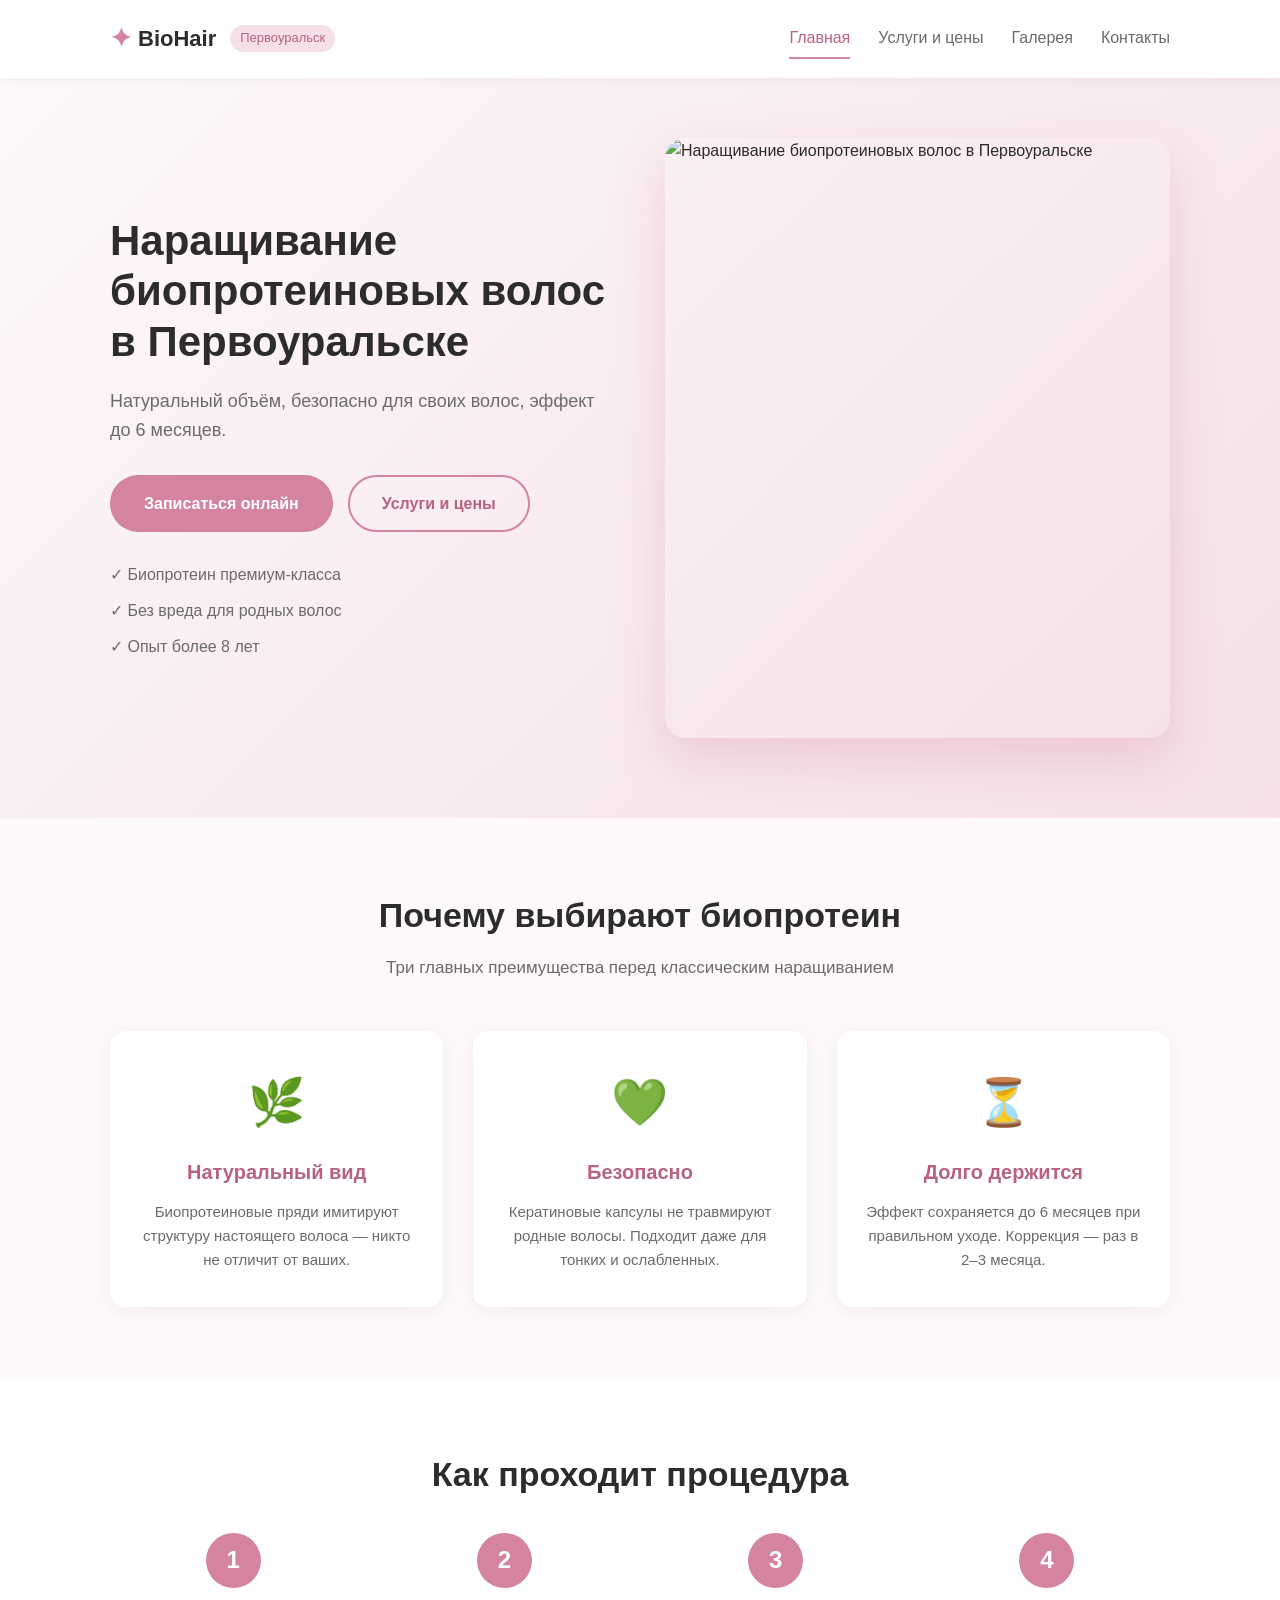
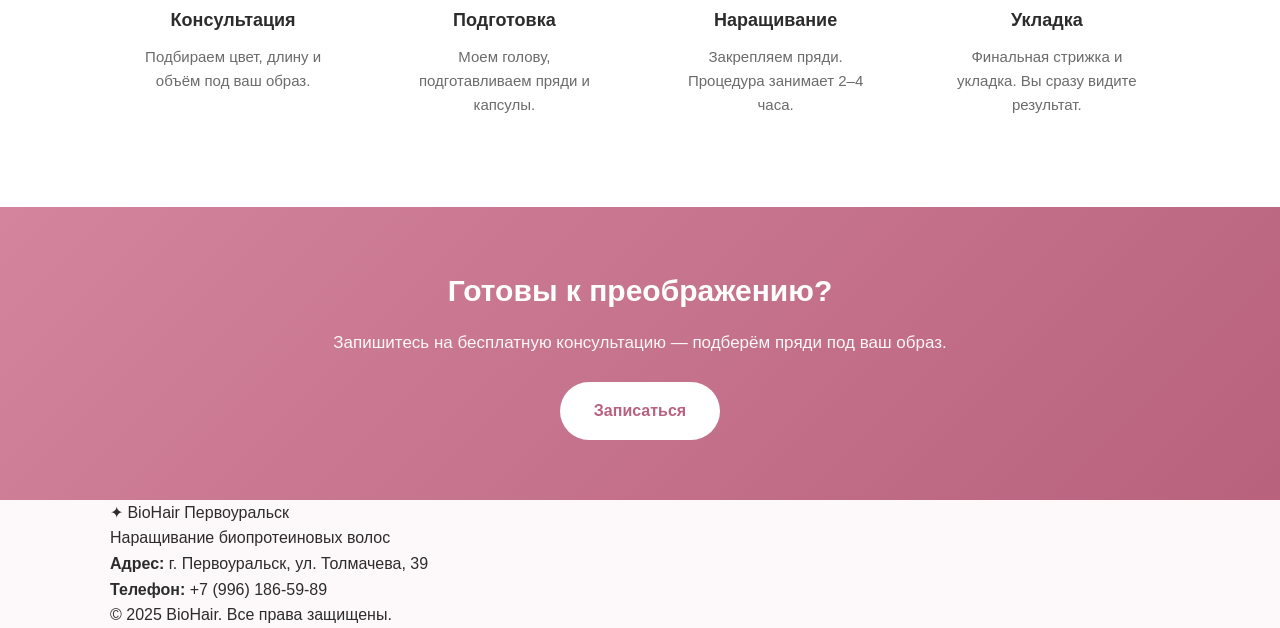
==== index.html @ 7ed39036 "Add files via upload" ====
<!DOCTYPE html>
<html lang="ru">
<head>
    <meta charset="UTF-8">
    <meta name="viewport" content="width=device-width, initial-scale=1.0">
    <title>Наращивание биопротеиновых волос в Первоуральске | BioHair</title>
    <meta name="description" content="Профессиональное наращивание биопротеиновых волос в Первоуральске. Натуральный вид, безопасно для своих волос. Запись онлайн.">
    <link rel="stylesheet" href="style.css">
</head>
<body>

<header class="header">
    <div class="container header-inner">
        <a href="index.html" class="logo">
            <span class="logo-icon">✦</span> BioHair<span class="logo-city">Первоуральск</span>
        </a>
        <button class="burger" id="burger" aria-label="Меню">☰</button>
        <nav class="nav" id="nav">
            <a href="index.html" class="active">Главная</a>
            <a href="services.html">Услуги и цены</a>
            <a href="gallery.html">Галерея</a>
            <a href="contacts.html">Контакты</a>
        </nav>
    </div>
</header>

<section class="hero">
    <div class="container hero-inner">
        <div class="hero-text">
            <h1>Наращивание биопротеиновых волос в Первоуральске</h1>
            <p class="hero-sub">Натуральный объём, безопасно для своих волос, эффект до 6 месяцев.</p>
            <div class="hero-buttons">
                <a href="contacts.html" class="btn btn-primary">Записаться онлайн</a>
                <a href="services.html" class="btn btn-outline">Услуги и цены</a>
            </div>
            <ul class="hero-features">
                <li>✓ Биопротеин премиум-класса</li>
                <li>✓ Без вреда для родных волос</li>
                <li>✓ Опыт более 8 лет</li>
            </ul>
        </div>
        <div class="hero-image">
            <img src="images/hero.jpg" alt="Наращивание биопротеиновых волос в Первоуральске">
</div>
    </div>
</section>

<section class="section">
    <div class="container">
        <h2 class="section-title">Почему выбирают биопротеин</h2>
        <p class="section-sub">Три главных преимущества перед классическим наращиванием</p>
        <div class="cards">
            <div class="card">
                <div class="card-icon">🌿</div>
                <h3>Натуральный вид</h3>
                <p>Биопротеиновые пряди имитируют структуру настоящего волоса — никто не отличит от ваших.</p>
            </div>
            <div class="card">
                <div class="card-icon">💚</div>
                <h3>Безопасно</h3>
                <p>Кератиновые капсулы не травмируют родные волосы. Подходит даже для тонких и ослабленных.</p>
            </div>
            <div class="card">
                <div class="card-icon">⏳</div>
                <h3>Долго держится</h3>
                <p>Эффект сохраняется до 6 месяцев при правильном уходе. Коррекция — раз в 2–3 месяца.</p>
            </div>
        </div>
    </div>
</section>

<section class="section section-alt">
    <div class="container">
        <h2 class="section-title">Как проходит процедура</h2>
        <div class="steps">
            <div class="step">
                <div class="step-num">1</div>
                <h3>Консультация</h3>
                <p>Подбираем цвет, длину и объём под ваш образ.</p>
            </div>
            <div class="step">
                <div class="step-num">2</div>
                <h3>Подготовка</h3>
                <p>Моем голову, подготавливаем пряди и капсулы.</p>
            </div>
            <div class="step">
                <div class="step-num">3</div>
                <h3>Наращивание</h3>
                <p>Закрепляем пряди. Процедура занимает 2–4 часа.</p>
            </div>
            <div class="step">
                <div class="step-num">4</div>
                <h3>Укладка</h3>
                <p>Финальная стрижка и укладка. Вы сразу видите результат.</p>
            </div>
        </div>
    </div>
</section>

<section class="cta">
    <div class="container cta-inner">
        <h2>Готовы к преображению?</h2>
        <p>Запишитесь на бесплатную консультацию — подберём пряди под ваш образ.</p>
        <a href="contacts.html" class="btn btn-primary">Записаться</a>
    </div>
</section>

<footer class="footer">
    <div class="container footer-inner">
        <div>
            <p class="footer-logo">✦ BioHair Первоуральск</p>
            <p>Наращивание биопротеиновых волос</p>
        </div>
        <div>
            <p><strong>Адрес:</strong> г. Первоуральск, ул. Толмачева, 39</p>
            <p><strong>Телефон:</strong> <a href="tel:+79961865989">+7 (996) 186-59-89</a></p>
        </div>
        <div>
            <p>© 2025 BioHair. Все права защищены.</p>
        </div>
    </div>
</footer>

<script src="script.js"></script>
</body>
</html>
---- style.css ----
/* ===== Сброс и база ===== */
* {
    margin: 0;
    padding: 0;
    box-sizing: border-box;
}

:root {
    --pink: #d4849c;
    --pink-dark: #b8627e;
    --pink-light: #f5e0e8;
    --dark: #2c2c2c;
    --gray: #6b6b6b;
    --bg: #fdf8fa;
    --white: #ffffff;
}

body {
    font-family: 'Segoe UI', Arial, sans-serif;
    background: var(--bg);
    color: var(--dark);
    line-height: 1.6;
}

a {
    color: inherit;
    text-decoration: none;
}

img {
    max-width: 100%;
    display: block;
}

.container {
    max-width: 1100px;
    margin: 0 auto;
    padding: 0 20px;
}

/* ===== Кнопки ===== */
.btn {
    display: inline-block;
    padding: 14px 32px;
    border-radius: 50px;
    font-size: 16px;
    font-weight: 600;
    cursor: pointer;
    transition: all 0.3s;
    border: 2px solid transparent;
    text-align: center;
}

.btn-primary {
    background: var(--pink);
    color: white;
}

.btn-primary:hover {
    background: var(--pink-dark);
    transform: translateY(-2px);
    box-shadow: 0 6px 16px rgba(212, 132, 156, 0.4);
}

.btn-outline {
    background: transparent;
    color: var(--pink-dark);
    border: 2px solid var(--pink);
}

.btn-outline:hover {
    background: var(--pink);
    color: white;
}

.btn-small {
    padding: 10px 22px;
    font-size: 15px;
    width: 100%;
}

/* ===== Шапка ===== */
.header {
    background: white;
    box-shadow: 0 2px 10px rgba(0, 0, 0, 0.05);
    position: sticky;
    top: 0;
    z-index: 100;
}

.header-inner {
    display: flex;
    justify-content: space-between;
    align-items: center;
    padding: 18px 20px;
}

.logo {
    font-size: 22px;
    font-weight: 700;
    color: var(--dark);
    display: flex;
    align-items: center;
    gap: 6px;
}

.logo-icon {
    color: var(--pink);
    font-size: 26px;
}

.logo-city {
    font-size: 13px;
    color: var(--pink-dark);
    font-weight: 400;
    background: var(--pink-light);
    padding: 3px 10px;
    border-radius: 20px;
    margin-left: 8px;
}

.nav {
    display: flex;
    gap: 28px;
}

.nav a {
    font-weight: 500;
    color: var(--gray);
    transition: color 0.3s;
    padding: 6px 0;
    border-bottom: 2px solid transparent;
}

.nav a:hover,
.nav a.active {
    color: var(--pink-dark);
    border-bottom-color: var(--pink);
}

.burger {
    display: none;
    background: none;
    border: none;
    font-size: 28px;
    cursor: pointer;
    color: var(--dark);
}

/* ===== Hero ===== */
.hero {
    padding: 60px 0 80px;
    background: linear-gradient(135deg, #fdf8fa 0%, #f5e0e8 100%);
}

.hero-inner {
    display: grid;
    grid-template-columns: 1fr 1fr;
    gap: 50px;
    align-items: center;
}

.hero h1 {
    font-size: 42px;
    line-height: 1.2;
    margin-bottom: 20px;
    color: var(--dark);
}

.hero-sub {
    font-size: 18px;
    color: var(--gray);
    margin-bottom: 30px;
}

.hero-buttons {
    display: flex;
    gap: 15px;
    flex-wrap: wrap;
    margin-bottom: 30px;
}

.hero-features {
    list-style: none;
    display: flex;
    flex-direction: column;
    gap: 10px;
    color: var(--gray);
}

.hero-features li {
    font-size: 16px;
}

.hero-image img {
    border-radius: 20px;
    box-shadow: 0 20px 50px rgba(212, 132, 156, 0.3);
    width: 100%;
    height: 600px;
    object-fit: cover;
}

/* ===== Секции ===== */
.section {
    padding: 70px 0;
}

.section-alt {
    background: white;
}

.section-title {
    font-size: 34px;
    text-align: center;
    margin-bottom: 12px;
    color: var(--dark);
}

.section-sub {
    text-align: center;
    color: var(--gray);
    margin-bottom: 50px;
    font-size: 17px;
}

/* ===== Карточки преимуществ ===== */
.cards {
    display: grid;
    grid-template-columns: repeat(3, 1fr);
    gap: 30px;
}

.card {
    background: white;
    padding: 35px 25px;
    border-radius: 16px;
    text-align: center;
    box-shadow: 0 4px 20px rgba(0, 0, 0, 0.06);
    transition: transform 0.3s, box-shadow 0.3s;
}

.card:hover {
    transform: translateY(-6px);
    box-shadow: 0 12px 30px rgba(212, 132, 156, 0.25);
}

.card-icon {
    font-size: 46px;
    margin-bottom: 16px;
}

.card h3 {
    font-size: 20px;
    margin-bottom: 12px;
    color: var(--pink-dark);
}

.card p {
    color: var(--gray);
    font-size: 15px;
}

/* ===== Шаги ===== */
.steps {
    display: grid;
    grid-template-columns: repeat(4, 1fr);
    gap: 25px;
}

.step {
    text-align: center;
    padding: 20px;
}

.step-num {
    width: 55px;
    height: 55px;
    background: var(--pink);
    color: white;
    border-radius: 50%;
    display: flex;
    align-items: center;
    justify-content: center;
    font-size: 24px;
    font-weight: 700;
    margin: 0 auto 18px;
}

.step h3 {
    margin-bottom: 10px;
    font-size: 18px;
}

.step p {
    color: var(--gray);
    font-size: 15px;
}

/* ===== CTA ===== */
.cta {
    background: linear-gradient(135deg, var(--pink) 0%, var(--pink-dark) 100%);
    color: white;
    padding: 60px 0;
    text-align: center;
}

.cta h2 {
    font-size: 30px;
    margin-bottom: 14px;
}

.cta p {
    font-size: 17px;
    margin-bottom: 26px;
    opacity: 0.95;
}

.cta .btn-primary {
    background: white;
    color: var(--pink-dark);
}

.cta .btn-primary:hover {
    background: #f0f0f0;
}

/* ===== Страница-заголовок ===== */
.page-hero {
    background: linear-gradient(135deg, #f5e0e8 0%, #fdf8fa 100%);
    padding: 70px 0 50px;
    text-align: center;
}

.page-hero h1 {
    font-size: 40px;
    margin-bottom: 10px;
}

.page-hero p {
    color: var(--gray);
    font-size: 17px;
}

/* ===== Услуги ===== */
.price-grid {
    display: grid;
    grid-template-columns: repeat(3, 1fr);
    gap: 28px;
}

.price-card {
    background: white;
    padding: 30px 25px;
    border-radius: 16px;
    border: 2px solid #f0e0e6;
    position: relative;
    transition: transform 0.3s, border-color 0.3s;
    display: flex;
    flex-direction: column;
}

.price-card:hover {
    transform: translateY(-5px);
    border-color: var(--pink);
}

.price-card.featured {
    border-color: var(--pink);
    background: linear-gradient(180deg, #fff 0%, #fdf0f5 100%);
}

.badge {
    position: absolute;
    top: -12px;
    right: 20px;
    background: var(--pink);
    color: white;
    padding: 4px 14px;
    border-radius: 20px;
    font-size: 13px;
    font-weight: 600;
}

.price-card h3 {
    font-size: 19px;
    margin-bottom: 14px;
    color: var(--dark);
}

.price {
    font-size: 28px;
    font-weight: 700;
    color: var(--pink-dark);
    margin-bottom: 18px;
}

.price-card ul {
    list-style: none;
    margin-bottom: 24px;
    flex-grow: 1;
}

.price-card li {
    padding: 7px 0;
    color: var(--gray);
    font-size: 15px;
    border-bottom: 1px solid #f5f5f5;
}

.price-card li::before {
    content: "✓ ";
    color: var(--pink);
    font-weight: 700;
}

/* ===== Галерея ===== */
.gallery {
    display: grid;
    grid-template-columns: repeat(3, 1fr);
    gap: 22px;
}

.gallery-item {
    position: relative;
    border-radius: 14px;
    overflow: hidden;
    box-shadow: 0 4px 16px rgba(0, 0, 0, 0.08);
    transition: transform 0.3s;
}

.gallery-item:hover {
    transform: scale(1.03);
}

.gallery-item img {
    width: 100%;
    height: 320px;
    object-fit: cover;
}

.gallery-caption {
    position: absolute;
    bottom: 0;
    left: 0;
    right: 0;
    background: linear-gradient(transparent, rgba(0, 0, 0, 0.75));
    color: white;
    padding: 30px 15px 15px;
    font-size: 15px;
    font-weight: 500;
}

/* ===== Контакты ===== */
.contacts-grid {
    display: grid;
    grid-template-columns: 1fr 1fr;
    gap: 50px;
}

.contact-info h2,
.contact-form h2 {
    font-size: 26px;
    margin-bottom: 24px;
    color: var(--dark);
}

.contact-item {
    display: flex;
    gap: 16px;
    margin-bottom: 24px;
    align-items: flex-start;
}

.contact-icon {
    font-size: 26px;
    min-width: 40px;
}

.contact-item strong {
    display: block;
    margin-bottom: 4px;
    color: var(--dark);
}

.contact-item p {
    color: var(--gray);
}

.contact-item a {
    color: var(--pink-dark);
    font-weight: 500;
}

.contact-item a:hover {
    text-decoration: underline;
}

/* ===== Форма ===== */
.contact-form form {
    background: white;
    padding: 30px;
    border-radius: 16px;
    box-shadow: 0 4px 20px rgba(0, 0, 0, 0.06);
}

.contact-form label {
    display: block;
    margin-bottom: 6px;
    font-weight: 500;
    font-size: 15px;
    color: var(--dark);
}

.contact-form input,
.contact-form select,
.contact-form textarea {
    width: 100%;
    padding: 12px 14px;
    margin-bottom: 18px;
    border: 2px solid #e8e8e8;
    border-radius: 10px;
    font-size: 16px;
    font-family: inherit;
    transition: border-color 0.3s;
    background: #fafafa;
}

.contact-form input:focus,
.contact-form
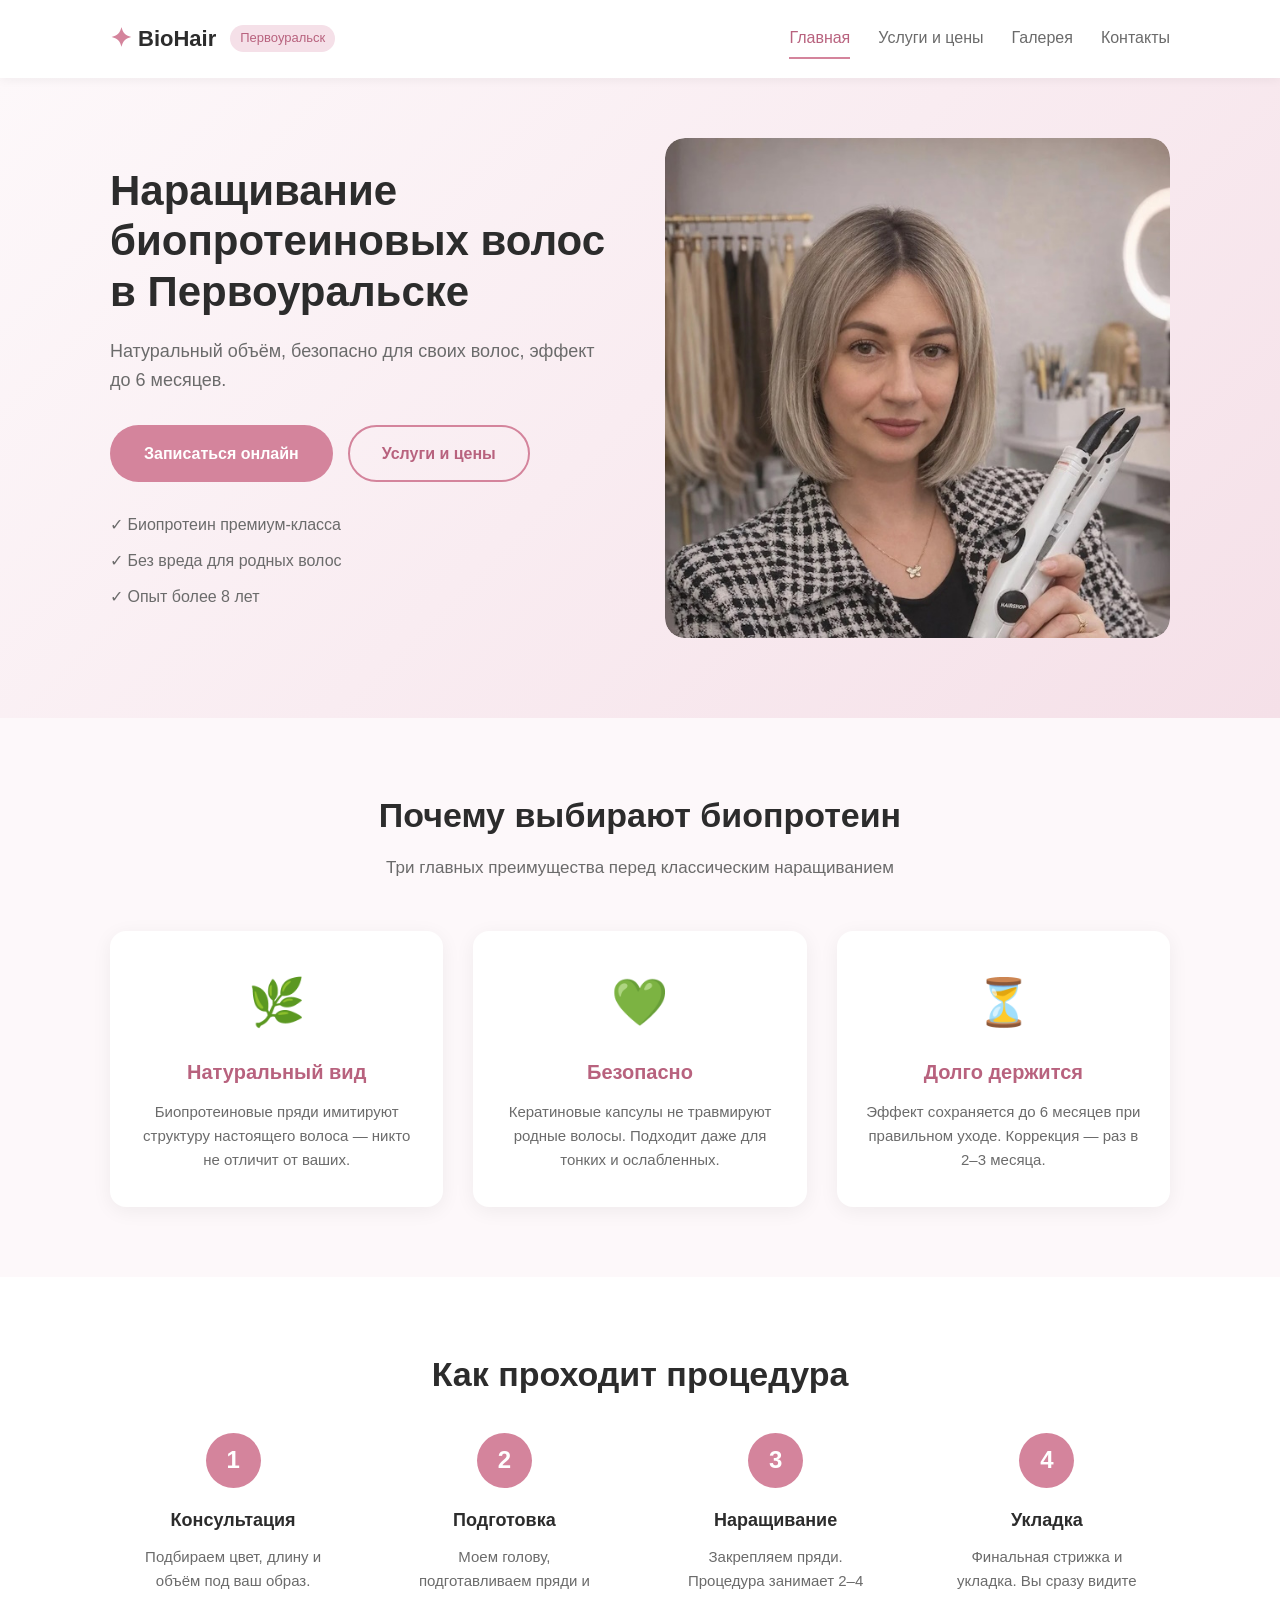
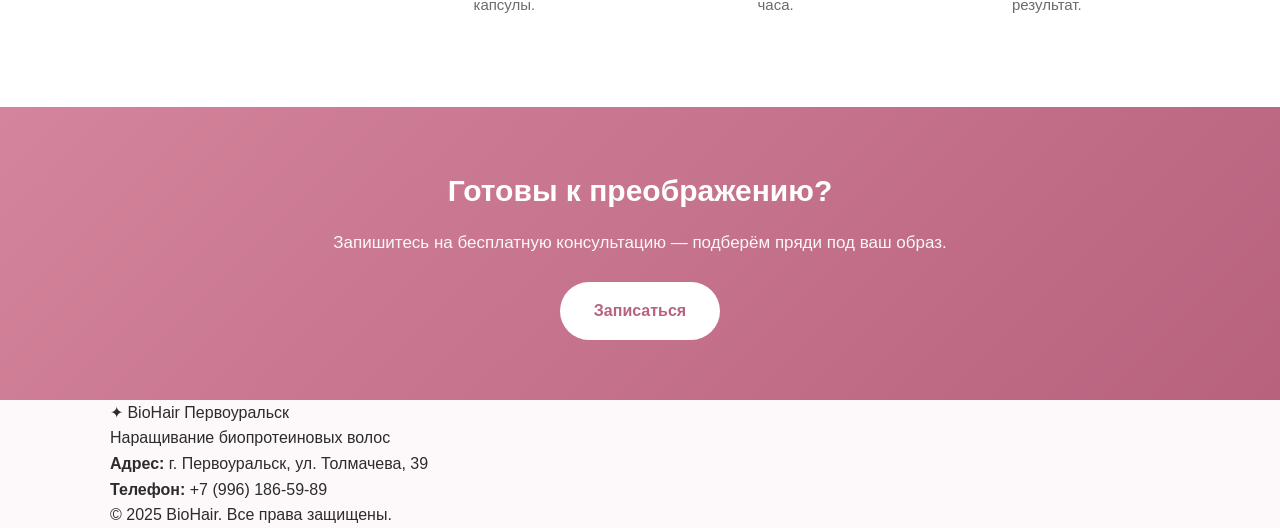
==== commit b8c375c9: "Update index.html" ====
--- a/index.html
+++ b/index.html
@@ -40,7 +40,7 @@
             </ul>
         </div>
         <div class="hero-image">
-            <img src="images/hero.jpg" alt="Наращивание биопротеиновых волос в Первоуральске">
+            <img src="images/hero1.jpg" alt="Наращивание биопротеиновых волос в Первоуральске">
 </div>
     </div>
 </section>
@@ -123,4 +123,4 @@
 
 <script src="script.js"></script>
 </body>
-</html>+</html>
--- a/style.css
+++ b/style.css
@@ -192,12 +192,20 @@
     font-size: 16px;
 }
 
+.hero-image {
+    width: 100%;
+    border-radius: 20px;
+    overflow: hidden;
+}
+
 .hero-image img {
+    width: 100%;
+    max-width: 100%;
+    height: 500px;
+    object-fit: cover;
+    object-position: center top;
+    display: block;
     border-radius: 20px;
-    box-shadow: 0 20px 50px rgba(212, 132, 156, 0.3);
-    width: 100%;
-    height: 600px;
-    object-fit: cover;
 }
 
 /* ===== Секции ===== */
@@ -526,4 +534,305 @@
 }
 
 .contact-form input:focus,
-.contact-form+.contact-form
+/* ===================== ПЛАНШЕТЫ (до 1024px) ===================== */
+@media (max-width: 1024px) {
+    .hero h1 {
+        font-size: 34px;
+    }
+
+    .cards {
+        grid-template-columns: repeat(2, 1fr);
+    }
+
+    .steps {
+        grid-template-columns: repeat(2, 1fr);
+    }
+
+    .price-grid {
+        grid-template-columns: repeat(2, 1fr);
+    }
+
+    .gallery {
+        grid-template-columns: repeat(2, 1fr);
+    }
+}
+
+/* ===================== ТЕЛЕФОНЫ (до 768px) ===================== */
+@media (max-width: 768px) {
+
+    /* --- Отступы --- */
+    .container {
+        padding: 0 16px;
+    }
+
+    .section {
+        padding: 45px 0;
+    }
+
+    /* --- Шапка и меню --- */
+    .header-inner {
+        padding: 14px 16px;
+        flex-wrap: wrap;
+    }
+
+    .burger {
+        display: block;      /* показываем кнопку-гамбургер */
+        order: 2;
+    }
+
+    .nav {
+        display: none;        /* прячем меню */
+        flex-direction: column;
+        width: 100%;
+        gap: 0;
+        margin-top: 14px;
+        order: 3;
+    }
+
+    .nav.open {
+        display: flex;        /* показываем при клике */
+    }
+
+    .nav a {
+        padding: 14px 0;
+        border-bottom: 1px solid #eee;
+        font-size: 16px;
+    }
+
+    .logo {
+        font-size: 19px;
+    }
+
+    .logo-city {
+        font-size: 11px;
+        padding: 2px 8px;
+    }
+
+    /* --- Hero --- */
+    .hero {
+        padding: 40px 0 50px;
+    }
+
+    .hero-inner {
+        grid-template-columns: 1fr;   /* одна колонка */
+        gap: 30px;
+    }
+
+    .hero h1 {
+        font-size: 28px;
+    }
+
+    .hero-sub {
+        font-size: 16px;
+    }
+
+    .hero-buttons {
+        flex-direction: column;
+    }
+
+    .hero-buttons .btn {
+        width: 100%;
+    }
+
+    .hero-image img {
+    height: 260px;         /* на телефоне — невысокая */
+        border-radius: 14px;
+    }
+
+    /* --- Заголовки секций --- */
+    .section-title {
+        font-size: 26px;
+    }
+
+    .section-sub {
+        font-size: 15px;
+        margin-bottom: 30px;
+    }
+
+    /* --- Карточки, шаги, цены, галерея — в одну колонку --- */
+    .cards,
+    .steps,
+    .price-grid,
+    .gallery {
+        grid-template-columns: 1fr;
+    }
+
+    .card {
+        padding: 25px 20px;
+    }
+
+    /* --- CTA --- */
+    .cta {
+        padding: 40px 0;
+    }
+
+    .cta h2 {
+        font-size: 24px;
+    }
+
+    /* --- Страница-заголовок --- */
+    .page-hero {
+        padding: 50px 0 35px;
+    }
+
+    .page-hero h1 {
+        font-size: 30px;
+    }
+
+    /* --- Контакты --- */
+    .contacts-grid {
+        grid-template-columns: 1fr;
+        gap: 35px;
+    }
+
+    .contact-form form {
+        padding: 22px;
+    }
+
+    /* --- Галерея --- */
+    .gallery-item img {
+        height: 260px;
+    }
+}
+
+/* ===================== МАЛЕНЬКИЕ ТЕЛЕФОНЫ (до 480px) ===================== */
+@media (max-width: 480px) {
+
+    .hero h1 {
+        font-size: 24px;
+    }
+
+    .hero-sub {
+        font-size: 15px;
+    }
+
+    .hero-image img {
+        height: 240px;
+    }
+
+    .section-title {
+        font-size: 22px;
+    }
+
+    .page-hero h1 {
+        font-size: 26px;
+    }
+
+    .price {
+        font-size: 24px;
+    }
+
+    .gallery-item img {
+        height: 220px;
+    }
+
+    .cta h2 {
+        font-size: 20px;
+    }
+
+    .cta p {
+        font-size: 15px;
+    }
+}
+/* ===================== ПЛАНШЕТЫ (до 1024px) ===================== */
+@media (max-width: 1024px) {
+    .hero h1 { font-size: 34px; }
+    .cards,
+    .steps,
+    .price-grid,
+    .gallery { grid-template-columns: repeat(2, 1fr); }
+}
+
+/* ===================== ТЕЛЕФОНЫ (до 768px) ===================== */
+@media (max-width: 768px) {
+
+    .container { padding: 0 16px; }
+    .section { padding: 45px 0; }
+
+    /* Шапка и меню */
+    .header-inner {
+        padding: 14px 16px;
+        flex-wrap: wrap;
+    }
+    .burger {
+        display: block;
+        order: 2;
+        background: none;
+        border: none;
+        font-size: 28px;
+        cursor: pointer;
+        color: #2c2c2c;
+    }
+    .nav {
+        display: none;
+        flex-direction: column;
+        width: 100%;
+        gap: 0;
+        margin-top: 14px;
+        order: 3;
+    }
+    .nav.open { display: flex; }
+    .nav a {
+        padding: 14px 0;
+        border-bottom: 1px solid #eee;
+        font-size: 16px;
+    }
+    .logo { font-size: 19px; }
+    .logo-city { font-size: 11px; padding: 2px 8px; }
+
+    /* Hero */
+    .hero { padding: 40px 0 50px; }
+    .hero-inner {
+        grid-template-columns: 1fr;
+        gap: 30px;
+    }
+    .hero h1 { font-size: 28px; }
+    .hero-sub { font-size: 16px; }
+    .hero-buttons { flex-direction: column; }
+    .hero-buttons .btn { width: 100%; }
+    .hero-image img {
+    height: 260px;
+    object-position: center top;
+}
+
+    /* Заголовки */
+    .section-title { font-size: 26px; }
+    .section-sub { font-size: 15px; margin-bottom: 30px; }
+
+    /* Сетки в одну колонку */
+    .cards,
+    .steps,
+    .price-grid,
+    .gallery { grid-template-columns: 1fr; }
+
+    .card { padding: 25px 20px; }
+
+    /* CTA */
+    .cta { padding: 40px 0; }
+    .cta h2 { font-size: 24px; }
+
+    /* Page hero */
+    .page-hero { padding: 50px 0 35px; }
+    .page-hero h1 { font-size: 30px; }
+
+    /* Контакты */
+    .contacts-grid { grid-template-columns: 1fr; gap: 35px; }
+    .contact-form form { padding: 22px; }
+
+    /* Галерея */
+    .gallery-item img { height: 260px; }
+}
+
+/* ===================== МАЛЫЕ ТЕЛЕФОНЫ (до 480px) ===================== */
+@media (max-width: 480px) {
+    .hero h1 { font-size: 24px; }
+    .hero-sub { font-size: 15px; }
+    .hero-image img { height: 240px; }
+    .section-title { font-size: 22px; }
+    .page-hero h1 { font-size: 26px; }
+    .price { font-size: 24px; }
+    .gallery-item img { height: 220px; }
+    .cta h2 { font-size: 20px; }
+    .cta p { font-size: 15px; }
+}
